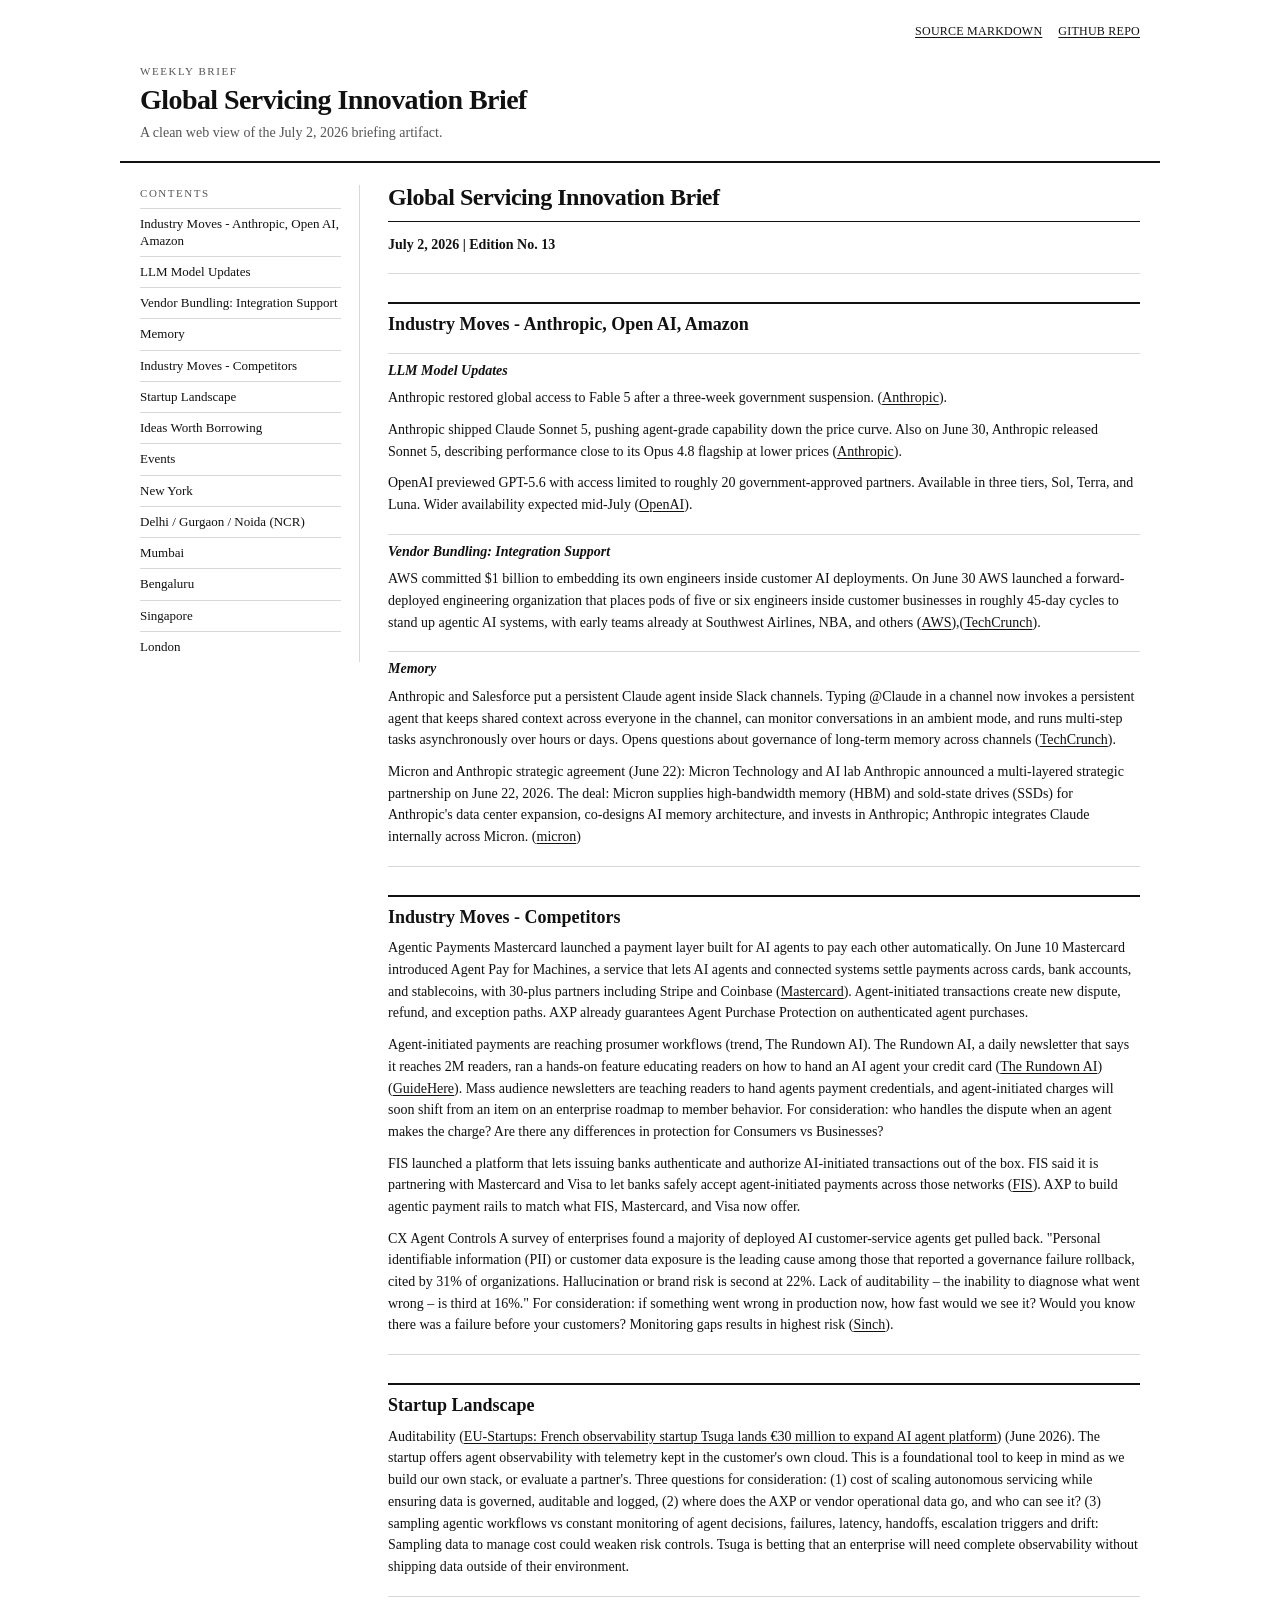
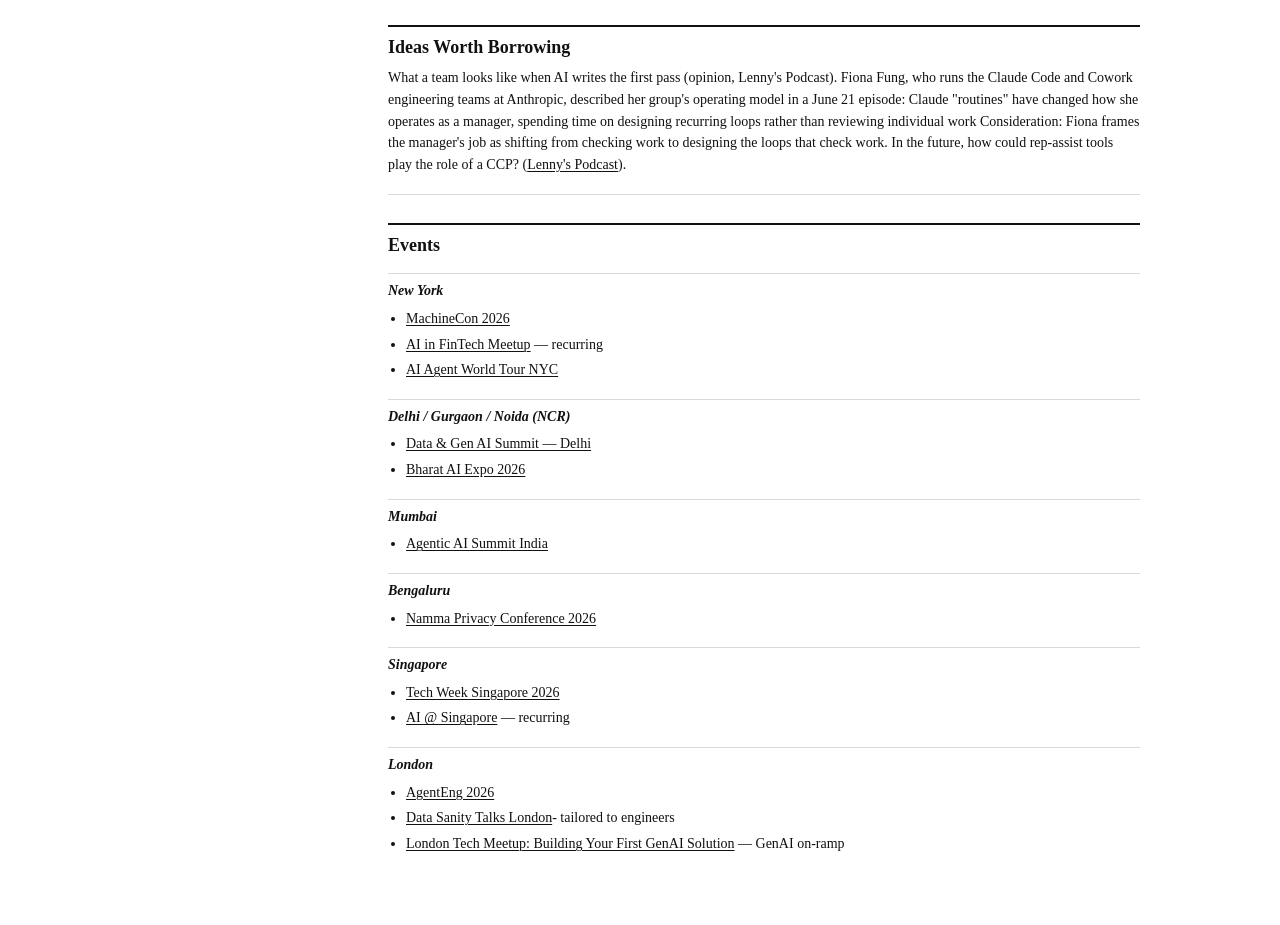
==== index.html @ 80ecae98 "Add editorial web view Co-authored-by: Cursor <cursoragent@cursor.com>" ====
<!doctype html>
<html lang="en">
  <head>
    <meta charset="utf-8" />
    <meta name="viewport" content="width=device-width, initial-scale=1" />
    <title>Global Servicing Innovation Brief</title>
    <meta
      name="description"
      content="A GitHub-hosted weekly servicing innovation brief for technical product teams."
    />
    <link rel="stylesheet" href="styles.css" />
  </head>
  <body>
    <header class="hero">
      <nav class="topbar" aria-label="Page actions">
        <a href="Global_Servicing_Innovation_Brief_Jul2_2026_gen-Jul2.md">Source Markdown</a>
        <a href="https://github.com/jilldevin/Github-Live-Weekly-Servicing-Innovation-Brief">GitHub Repo</a>
      </nav>
      <div class="hero-content">
        <p class="eyebrow">Weekly Brief</p>
        <h1>Global Servicing Innovation Brief</h1>
        <p class="dek">A clean web view of the July 2, 2026 briefing artifact.</p>
      </div>
    </header>

    <main class="shell">
      <aside class="sidebar" aria-label="Brief navigation">
        <p class="sidebar-label">Contents</p>
        <ol id="toc" class="toc"></ol>
      </aside>

      <article class="brief-card">
        <div id="brief" class="brief" aria-live="polite">
          <p>Loading brief...</p>
        </div>
      </article>
    </main>

    <script>
      const sourceFile = "Global_Servicing_Innovation_Brief_Jul2_2026_gen-Jul2.md";
      const briefEl = document.getElementById("brief");
      const tocEl = document.getElementById("toc");

      const escapeHtml = (value) =>
        value
          .replaceAll("&", "&amp;")
          .replaceAll("<", "&lt;")
          .replaceAll(">", "&gt;");

      const slugify = (value) =>
        value
          .toLowerCase()
          .replace(/[^a-z0-9\s-]/g, "")
          .trim()
          .replace(/\s+/g, "-");

      const renderInline = (value) => {
        let output = escapeHtml(value);
        output = output.replace(/\[([^\]]+)\]\(([^)]+)\)/g, '<a href="$2" target="_blank" rel="noopener noreferrer">$1</a>');
        output = output.replace(/\*\*([^*]+)\*\*/g, "<strong>$1</strong>");
        output = output.replace(/`([^`]+)`/g, "<code>$1</code>");
        return output;
      };

      const renderMarkdown = (markdown) => {
        const lines = markdown.split("\n");
        const toc = [];
        let html = "";
        let inList = false;

        const closeList = () => {
          if (inList) {
            html += "</ul>";
            inList = false;
          }
        };

        for (const rawLine of lines) {
          const line = rawLine.trimEnd();

          if (!line.trim()) {
            closeList();
            continue;
          }

          if (line === "---") {
            closeList();
            html += "<hr />";
            continue;
          }

          const heading = line.match(/^(#{1,3})\s+(.+)$/);
          if (heading) {
            closeList();
            const level = heading[1].length;
            const text = heading[2];
            const id = slugify(text);
            if (level === 2 || level === 3) {
              toc.push({ level, text, id });
            }
            html += `<h${level} id="${id}">${renderInline(text)}</h${level}>`;
            continue;
          }

          const bullet = line.match(/^\*\s+(.+)$/);
          if (bullet) {
            if (!inList) {
              html += "<ul>";
              inList = true;
            }
            html += `<li>${renderInline(bullet[1])}</li>`;
            continue;
          }

          closeList();
          html += `<p>${renderInline(line)}</p>`;
        }

        closeList();
        return { html, toc };
      };

      const renderToc = (items) => {
        tocEl.innerHTML = items
          .map((item) => `<li class="toc-level-${item.level}"><a href="#${item.id}">${escapeHtml(item.text)}</a></li>`)
          .join("");
      };

      fetch(sourceFile)
        .then((response) => {
          if (!response.ok) {
            throw new Error("Unable to load the brief.");
          }
          return response.text();
        })
        .then((markdown) => {
          const rendered = renderMarkdown(markdown);
          briefEl.innerHTML = rendered.html;
          renderToc(rendered.toc);
        })
        .catch(() => {
          briefEl.innerHTML = `<p>Unable to load the brief. Open the <a href="${sourceFile}">source Markdown</a>.</p>`;
        });
    </script>
  </body>
</html>
---- styles.css ----
:root {
  --paper: #ffffff;
  --ink: #111111;
  --muted: #555555;
  --rule: #111111;
  --hairline: #d8d8d8;
}

* {
  box-sizing: border-box;
}

html {
  scroll-behavior: smooth;
}

body {
  margin: 0;
  background: var(--paper);
  color: var(--ink);
  font-family: "Times New Roman", Times, serif;
  font-size: 14px;
  line-height: 1.55;
}

a {
  color: var(--ink);
  text-decoration: underline;
  text-decoration-thickness: 1px;
  text-underline-offset: 2px;
}

.hero {
  border-bottom: 2px solid var(--rule);
  margin: 0 auto;
  max-width: 1040px;
  padding: 22px 20px 18px;
}

.topbar {
  display: flex;
  gap: 16px;
  justify-content: flex-end;
  margin-bottom: 22px;
}

.topbar a {
  font-size: 12px;
  letter-spacing: 0.02em;
  text-transform: uppercase;
}

.eyebrow,
.sidebar-label {
  color: var(--muted);
  font-size: 11px;
  letter-spacing: 0.14em;
  margin: 0 0 6px;
  text-transform: uppercase;
}

h1 {
  font-size: 28px;
  font-weight: 700;
  letter-spacing: -0.02em;
  line-height: 1;
  margin: 0;
}

.dek {
  color: var(--muted);
  font-size: 14px;
  margin: 8px 0 0;
}

.shell {
  display: grid;
  gap: 28px;
  grid-template-columns: 220px minmax(0, 760px);
  margin: 22px auto 56px;
  max-width: 1040px;
  padding: 0 20px;
}

.sidebar {
  align-self: start;
  border-right: 1px solid var(--hairline);
  padding-right: 18px;
  position: sticky;
  top: 16px;
}

.toc {
  list-style: none;
  margin: 0;
  padding: 0;
}

.toc li {
  border-top: 1px solid var(--hairline);
  margin: 0;
  padding: 7px 0;
}

.toc a {
  color: var(--ink);
  display: block;
  font-size: 13px;
  line-height: 1.25;
  text-decoration: none;
}

.toc a:hover {
  text-decoration: underline;
}

.toc-level-3 {
  padding-left: 12px;
}

.brief-card {
  min-width: 0;
}

.brief h1 {
  border-bottom: 1px solid var(--rule);
  font-size: 24px;
  line-height: 1.05;
  margin: 0 0 12px;
  padding-bottom: 10px;
}

.brief h2 {
  border-top: 2px solid var(--rule);
  font-size: 18px;
  line-height: 1.15;
  margin: 28px 0 10px;
  padding-top: 10px;
}

.brief h3 {
  border-top: 1px solid var(--hairline);
  font-size: 14px;
  font-style: italic;
  line-height: 1.25;
  margin: 18px 0 8px;
  padding-top: 8px;
}

.brief p,
.brief li {
  font-size: 14px;
}

.brief p {
  margin: 0 0 10px;
}

.brief ul {
  margin: 6px 0 14px 18px;
  padding: 0;
}

.brief li + li {
  margin-top: 4px;
}

.brief hr {
  border: 0;
  border-top: 1px solid var(--hairline);
  margin: 18px 0;
}

.brief strong {
  font-weight: 700;
}

.brief code {
  font-family: "Times New Roman", Times, serif;
  font-size: 14px;
}

@media (max-width: 780px) {
  .topbar {
    justify-content: flex-start;
  }

  .shell {
    grid-template-columns: 1fr;
  }

  .sidebar {
    border-bottom: 1px solid var(--hairline);
    border-right: 0;
    padding: 0 0 16px;
    position: static;
  }
}
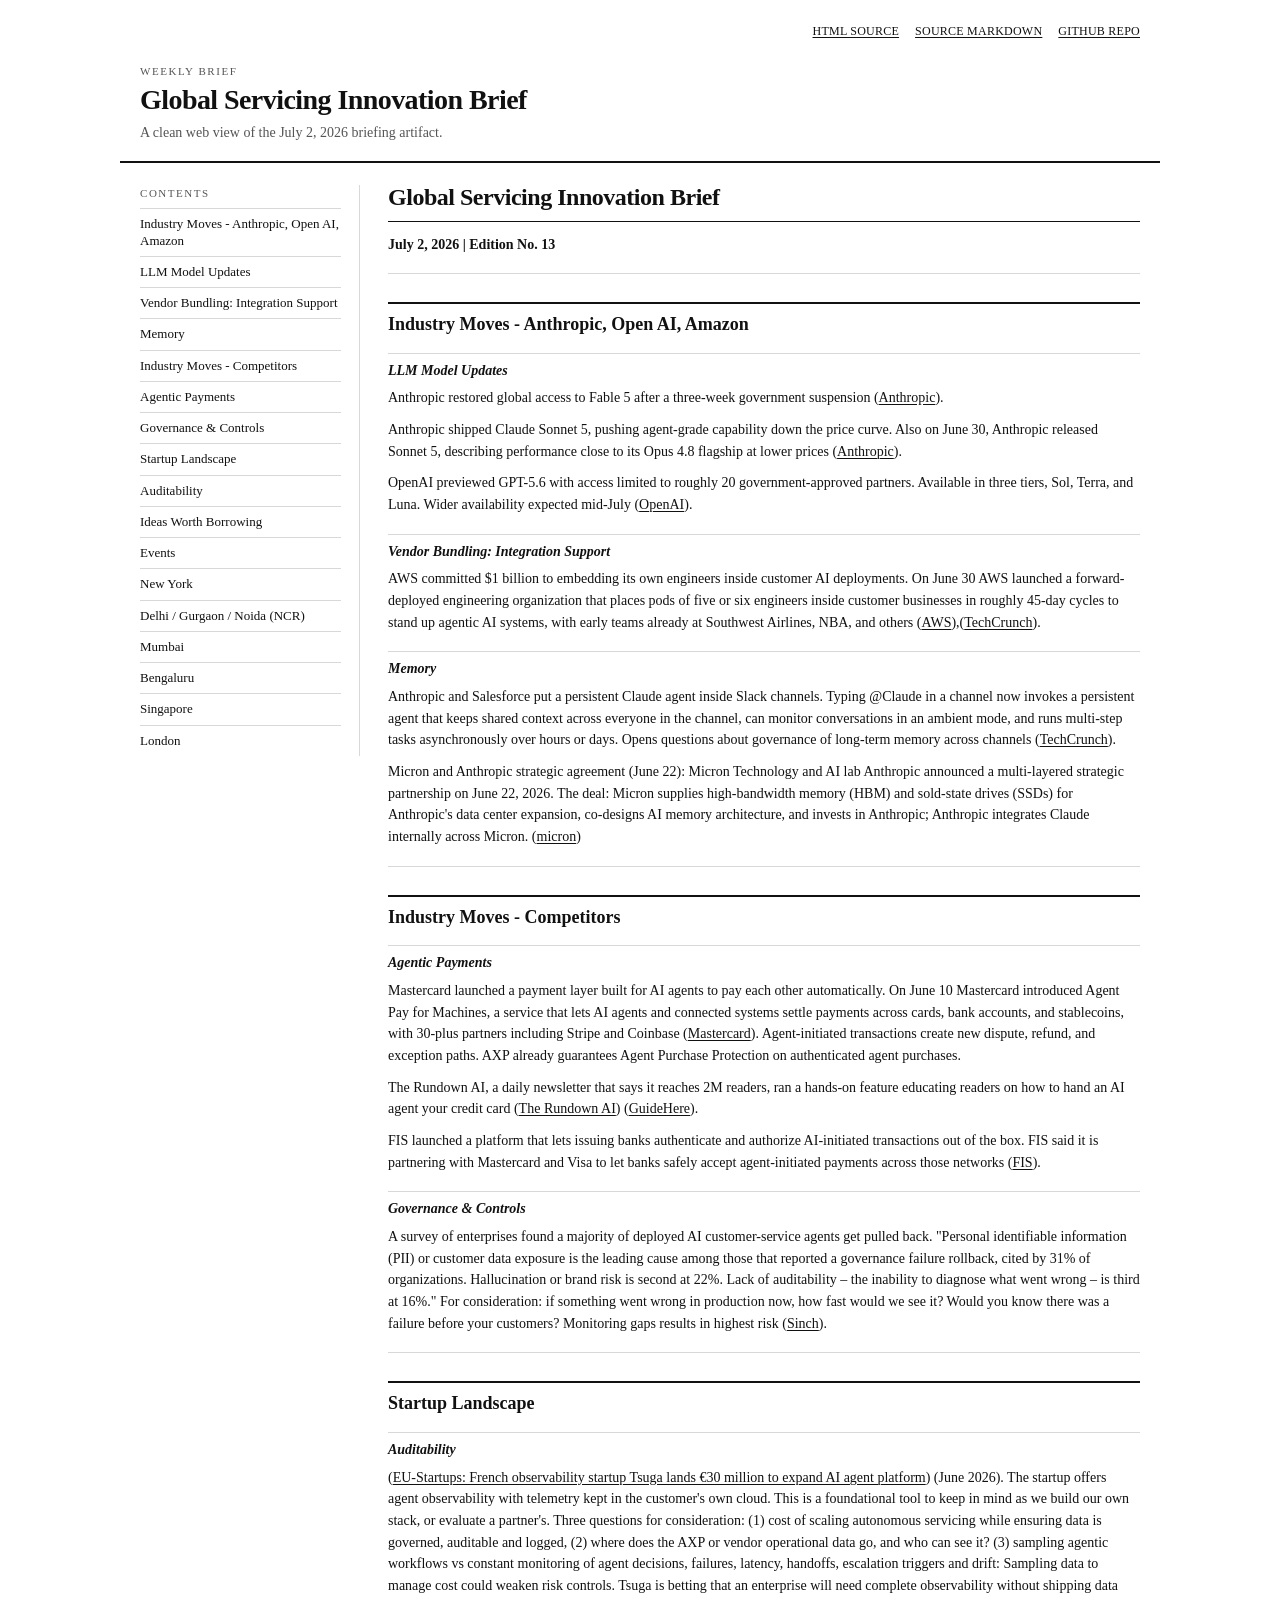
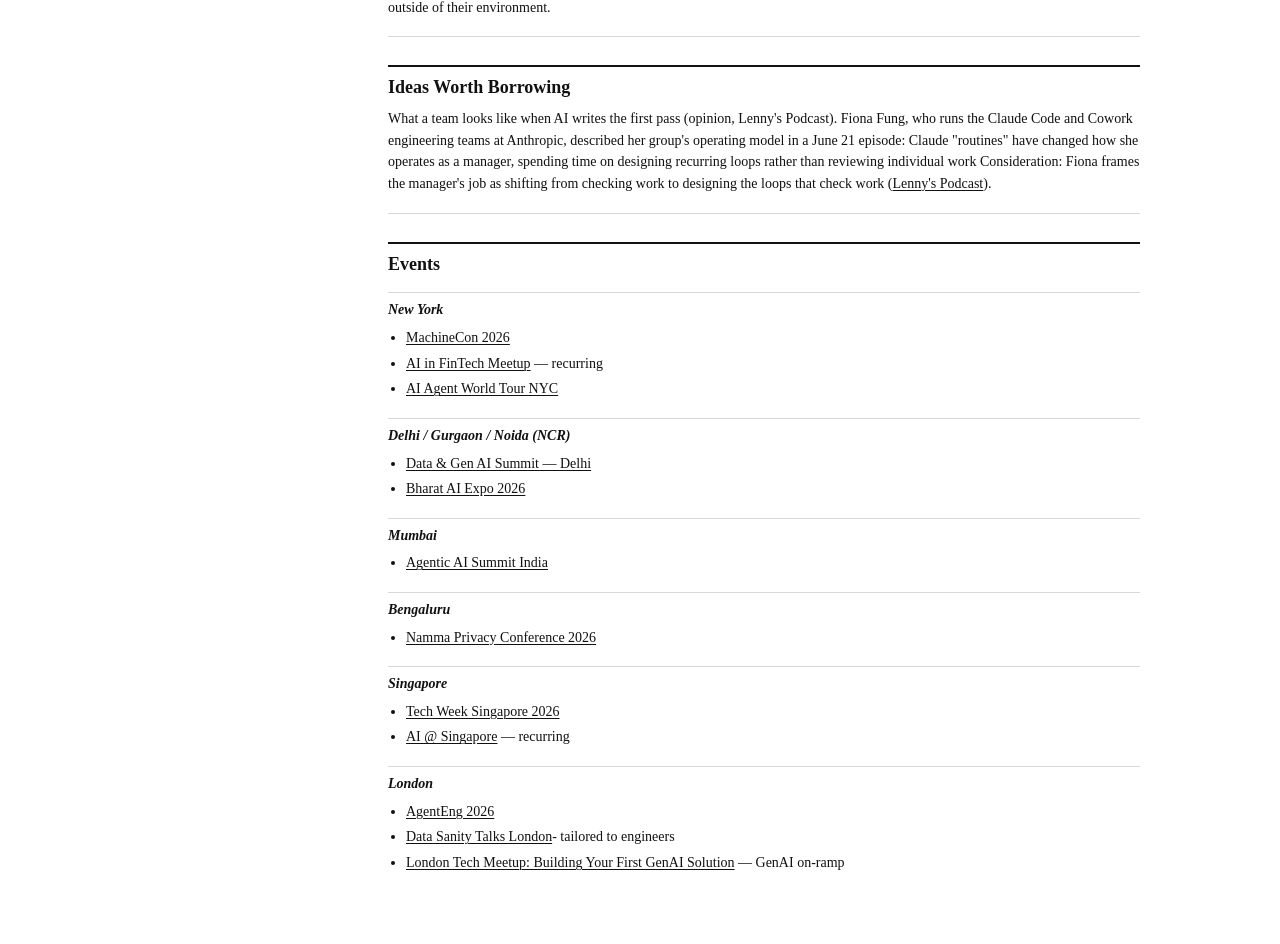
==== commit e2915704: "Add HTML source view page with shareable URL Add source.html to display index.html in a readable cod" ====
--- a/index.html
+++ b/index.html
@@ -13,6 +13,7 @@
   <body>
     <header class="hero">
       <nav class="topbar" aria-label="Page actions">
+        <a href="source.html">HTML Source</a>
         <a href="Global_Servicing_Innovation_Brief_Jul2_2026_gen-Jul2.md">Source Markdown</a>
         <a href="https://github.com/jilldevin/Github-Live-Weekly-Servicing-Innovation-Brief">GitHub Repo</a>
       </nav>
